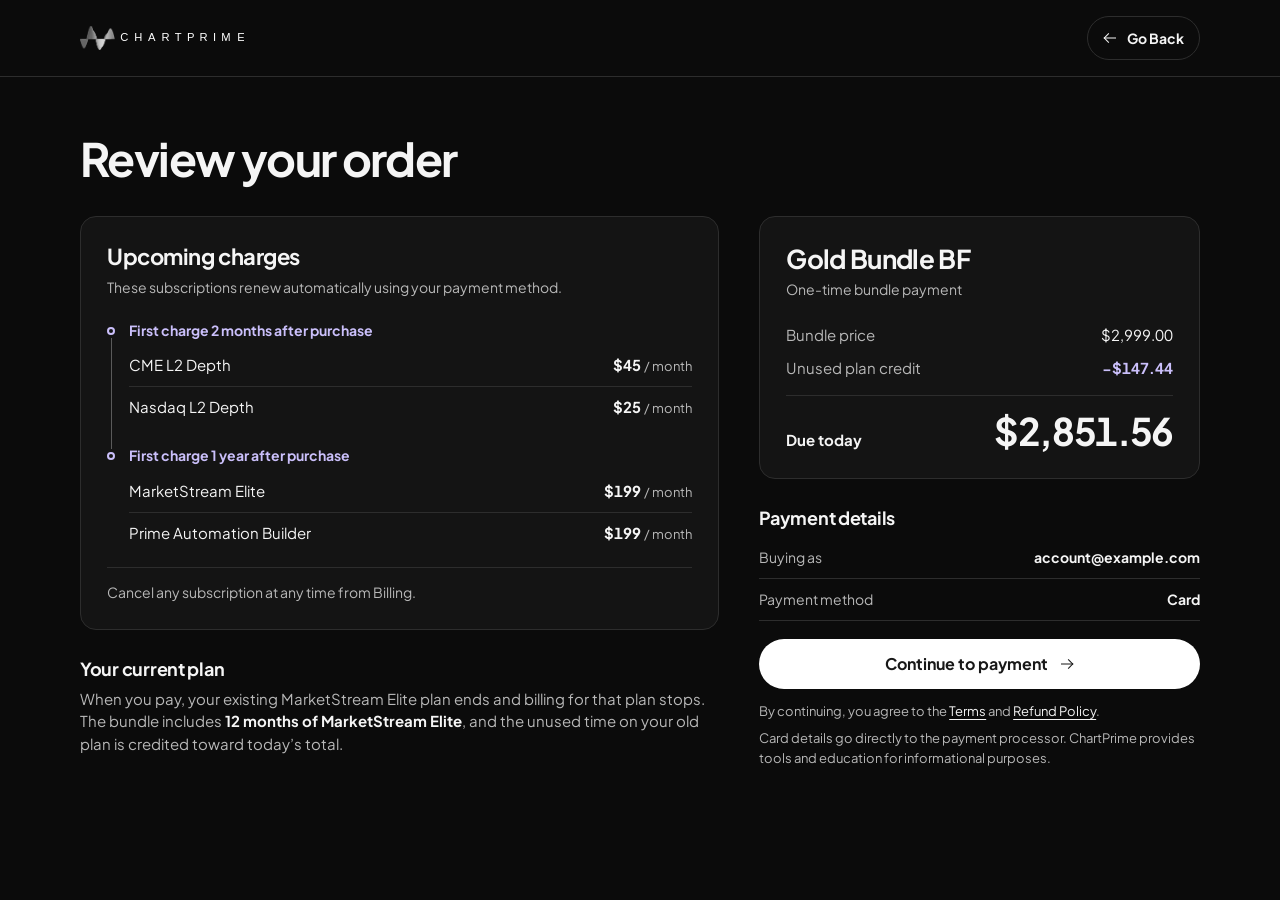
==== checkout.html @ cfba98ee "Add checkout review page and link pay-in-full buttons - Wire all plan Pay in full CTAs on index.html" ====
<!doctype html>
<html lang="en">
<head>
  <meta charset="utf-8">
  <meta name="viewport" content="width=device-width, initial-scale=1">
  <title>Review your order | ChartPrime</title>
  <link rel="preconnect" href="https://fonts.googleapis.com">
  <link rel="preconnect" href="https://fonts.gstatic.com" crossorigin>
  <link rel="stylesheet" href="https://fonts.googleapis.com/css2?family=Plus+Jakarta+Sans:wght@400;700&amp;display=swap">
  <link rel="stylesheet" href="css/checkout.css">
</head>
<body>
  <header class="site-header">
    <div class="page-width header-content">
      <img class="brand" src="images/n-logo.svg" width="164" height="25" alt="ChartPrime">
      <a class="back-link" href="index.html#n-checkout">
        <span class="arrow arrow-back" aria-hidden="true"></span>
        Go Back
      </a>
    </div>
  </header>

  <main class="page-width checkout">
    <h1>Review your order</h1>

    <div class="checkout-layout">
      <section class="order-summary" aria-labelledby="bundle-name">
        <h2 id="bundle-name">Gold Bundle BF</h2>
        <p class="bundle-payment">One-time bundle payment</p>

        <dl class="price-breakdown">
          <div class="price-row">
            <dt>Bundle price</dt>
            <dd>$2,999.00</dd>
          </div>
          <div class="price-row credit-row">
            <dt>Unused plan credit</dt>
            <dd>−$147.44</dd>
          </div>
          <div class="price-row total-row">
            <dt>Due today</dt>
            <dd>$2,851.56</dd>
          </div>
        </dl>
      </section>

      <div class="purchase-details">
        <section class="renewal-panel" aria-labelledby="renewal-heading">
          <h2 id="renewal-heading">Upcoming charges</h2>
          <p class="renewal-description">These subscriptions renew automatically using your payment method.</p>

          <div class="billing-timeline">
            <div class="billing-group">
              <h3>First charge 2 months after purchase</h3>
              <dl class="renewal-rates">
                <div class="price-row">
                  <dt>CME L2 Depth</dt>
                  <dd>$45 <span class="rate-period">/ month</span></dd>
                </div>
                <div class="price-row">
                  <dt>Nasdaq L2 Depth</dt>
                  <dd>$25 <span class="rate-period">/ month</span></dd>
                </div>
              </dl>
            </div>

            <div class="billing-group">
              <h3>First charge 1 year after purchase</h3>
              <dl class="renewal-rates">
                <div class="price-row">
                  <dt>MarketStream Elite</dt>
                  <dd>$199 <span class="rate-period">/ month</span></dd>
                </div>
                <div class="price-row">
                  <dt>Prime Automation Builder</dt>
                  <dd>$199 <span class="rate-period">/ month</span></dd>
                </div>
              </dl>
            </div>
          </div>

          <p class="billing-note">Cancel any subscription at any time from Billing.</p>
        </section>

        <section class="plan-change" aria-labelledby="plan-heading">
          <h2 id="plan-heading">Your current plan</h2>
          <p>When you pay, your existing MarketStream Elite plan ends and billing for that plan stops. The bundle includes <strong>12 months of MarketStream Elite</strong>, and the unused time on your old plan is credited toward today’s total.</p>
        </section>
      </div>

      <section class="payment" aria-labelledby="payment-heading">
        <h2 id="payment-heading">Payment details</h2>
        <dl class="payment-details">
          <div>
            <dt>Buying as</dt>
            <dd>account@example.com</dd>
          </div>
          <div>
            <dt>Payment method</dt>
            <dd>Card</dd>
          </div>
        </dl>

        <button class="payment-button" type="button" aria-controls="payment-preview" aria-expanded="false">
          Continue to payment
          <span class="arrow" aria-hidden="true"></span>
        </button>
        <p class="payment-preview" id="payment-preview" hidden>You’re viewing a static checkout preview.</p>

        <p class="payment-terms">By continuing, you agree to the <a href="https://chartprime.com/terms-conditions">Terms</a> and <a href="https://chartprime.com/refund-policy">Refund Policy</a>.</p>
        <p class="payment-terms">Card details go directly to the payment processor. ChartPrime provides tools and education for informational purposes.</p>
      </section>
    </div>
  </main>

  <script>
    const paymentButton = document.querySelector('.payment-button');
    const paymentPreview = document.getElementById('payment-preview');

    paymentButton.addEventListener('click', () => {
      const showPreview = paymentPreview.hidden;
      paymentPreview.hidden = !showPreview;
      paymentButton.setAttribute('aria-expanded', String(showPreview));
    });
  </script>
</body>
</html>
---- css/checkout.css ----
:root {
  color-scheme: dark;
  --background: #0b0b0b;
  --surface: #141414;
  --line: #2d2d2d;
  --ink: #f5f5f5;
  --muted: #b8b8b8;
  --accent: #cabffa;
  --page-gutter: 32px;
}

*, *::before, *::after {
  box-sizing: border-box;
}

body {
  margin: 0;
  background: var(--background);
  color: var(--ink);
  font-family: "Plus Jakarta Sans", sans-serif;
  font-size: 1rem;
  line-height: 1.5;
}

h1, h2, h3, p, dl, dd {
  margin: 0;
}

h1, h2, h3 {
  line-height: 1.2;
}

::selection {
  background: var(--accent);
  color: var(--background);
}

:focus-visible {
  outline: 2px solid var(--accent);
  outline-offset: 4px;
}

.page-width {
  width: min(1120px, calc(100% - 2 * var(--page-gutter)));
  margin-inline: auto;
}

.site-header {
  border-bottom: 1px solid var(--line);
}

.header-content {
  display: flex;
  align-items: center;
  justify-content: space-between;
  gap: 16px;
  min-height: 76px;
}

.brand {
  display: block;
  max-width: 50%;
  height: auto;
  filter: grayscale(1);
}

.back-link {
  display: inline-flex;
  align-items: center;
  justify-content: center;
  gap: 10px;
  min-height: 44px;
  padding: 0 15px;
  border: 1px solid var(--line);
  border-radius: 999px;
  color: var(--ink);
  font-size: .875rem;
  font-weight: 700;
  text-decoration: none;
  white-space: nowrap;
}

.back-link:hover {
  border-color: var(--muted);
  background: var(--surface);
}

.arrow {
  position: relative;
  flex: 0 0 14px;
  width: 14px;
  height: 14px;
}

.arrow::before, .arrow::after {
  position: absolute;
  top: 50%;
  content: "";
}

.arrow::before {
  inset-inline: 1px;
  border-top: 1.5px solid currentColor;
  transform: translateY(-50%);
}

.arrow::after {
  right: 2px;
  width: 7px;
  height: 7px;
  border-top: 1.5px solid currentColor;
  border-right: 1.5px solid currentColor;
  transform: translateY(-50%) rotate(45deg);
}

.arrow-back {
  transform: rotate(180deg);
}

.checkout {
  padding-block: 54px 72px;
}

.checkout h1 {
  margin-bottom: 30px;
  font-size: 2.875rem;
  letter-spacing: -.035em;
}

.checkout-layout {
  display: grid;
  grid-template-areas:
    "details summary"
    "details payment";
  grid-template-columns: minmax(0, 1.45fr) minmax(0, 1fr);
  grid-template-rows: auto 1fr;
  align-items: start;
  gap: 28px 40px;
}

.order-summary, .renewal-panel {
  padding: 26px;
  border: 1px solid var(--line);
  border-radius: 16px;
  background: var(--surface);
}

.order-summary {
  grid-area: summary;
}

.order-summary h2 {
  font-size: 1.625rem;
  letter-spacing: -.025em;
}

.bundle-payment {
  margin-top: 5px;
  color: var(--muted);
  font-size: .875rem;
}

.price-breakdown {
  display: grid;
  gap: 10px;
  margin-top: 24px;
  font-size: .9375rem;
}

.price-row {
  display: grid;
  grid-template-columns: minmax(0, 1fr) auto;
  align-items: baseline;
  gap: 12px;
}

.price-row dd {
  font-variant-numeric: tabular-nums lining-nums;
  text-align: right;
  white-space: nowrap;
}

.price-breakdown dt {
  color: var(--muted);
}

.credit-row dd {
  color: var(--accent);
  font-weight: 700;
}

.total-row {
  margin-top: 6px;
  padding-top: 14px;
  border-top: 1px solid var(--line);
  font-weight: 700;
}

.total-row dt {
  color: var(--ink);
}

.total-row dd {
  font-size: 2.375rem;
  line-height: 1.1;
  letter-spacing: -.035em;
}

.purchase-details {
  grid-area: details;
}

.renewal-panel h2 {
  font-size: 1.375rem;
  letter-spacing: -.02em;
}

.renewal-description, .billing-note {
  color: var(--muted);
  font-size: .875rem;
}

.renewal-description {
  margin-top: 7px;
}

.billing-timeline {
  display: grid;
  gap: 20px;
  margin-top: 24px;
}

.billing-group {
  position: relative;
  padding-left: 22px;
}

.billing-group::before {
  position: absolute;
  top: 5px;
  left: 0;
  width: 8px;
  height: 8px;
  border: 2px solid var(--accent);
  border-radius: 50%;
  content: "";
}

.billing-group:first-child::after {
  position: absolute;
  top: 16px;
  bottom: -22px;
  left: 3.5px;
  width: 1px;
  background: #5a5a5a;
  content: "";
}

.billing-group h3 {
  color: var(--accent);
  font-size: .875rem;
}

.renewal-rates {
  margin-top: 7px;
}

.renewal-rates .price-row {
  padding-block: 9px;
  font-size: .9375rem;
}

.renewal-rates .price-row + .price-row {
  border-top: 1px solid var(--line);
}

.renewal-rates dd {
  font-weight: 700;
}

.rate-period {
  color: var(--muted);
  font-size: .8125rem;
  font-weight: 400;
}

.billing-note {
  margin-top: 14px;
  padding-top: 14px;
  border-top: 1px solid var(--line);
}

.plan-change {
  margin-top: 28px;
}

.plan-change h2, .payment h2 {
  font-size: 1.125rem;
  letter-spacing: -.015em;
}

.plan-change p {
  max-width: 65ch;
  margin-top: 8px;
  color: var(--muted);
  font-size: .9375rem;
}

.plan-change strong {
  color: var(--ink);
}

.payment {
  grid-area: payment;
}

.payment-details {
  margin-block: 8px 18px;
  font-size: .875rem;
}

.payment-details > div {
  display: grid;
  grid-template-columns: auto minmax(0, 1fr);
  align-items: baseline;
  gap: 12px;
  padding-block: 10px;
  border-bottom: 1px solid var(--line);
}

.payment-details dt {
  color: var(--muted);
}

.payment-details dd {
  font-weight: 700;
  overflow-wrap: anywhere;
  text-align: right;
}

.payment-button {
  display: flex;
  align-items: center;
  justify-content: center;
  gap: 12px;
  width: 100%;
  min-height: 50px;
  padding: 10px 16px;
  border: 0;
  border-radius: 999px;
  background: #fff;
  color: #181818;
  cursor: pointer;
  font: inherit;
  font-weight: 700;
}

.payment-button:hover {
  background: #e9e9e9;
}

.payment-button:active {
  background: #d9d9d9;
}

.payment-preview {
  margin-top: 12px;
  color: var(--accent);
  font-size: .875rem;
}

.payment-terms {
  margin-top: 12px;
  color: var(--muted);
  font-size: .8125rem;
  line-height: 1.55;
}

.payment-terms + .payment-terms {
  margin-top: 7px;
}

.payment-terms a {
  color: var(--ink);
  text-underline-offset: 3px;
}

.payment-terms a:hover {
  color: var(--accent);
}

@media (max-width: 860px) {
  .checkout-layout {
    grid-template-areas: "summary" "details" "payment";
    grid-template-columns: minmax(0, 1fr);
    grid-template-rows: auto;
    gap: 28px;
  }

  .page-width {
    max-width: 640px;
  }
}

@media (max-width: 480px) {
  :root {
    --page-gutter: 18px;
  }

  .header-content {
    min-height: 68px;
  }

  .brand {
    width: 140px;
  }

  .checkout {
    padding-block: 32px 44px;
  }

  .checkout h1 {
    margin-bottom: 22px;
    font-size: 2rem;
  }

  .order-summary, .renewal-panel {
    padding: 18px;
  }

  .total-row dd {
    font-size: 1.9375rem;
  }

  .billing-group {
    padding-left: 17px;
  }

  .renewal-rates .price-row {
    gap: 8px;
    font-size: .875rem;
  }
}
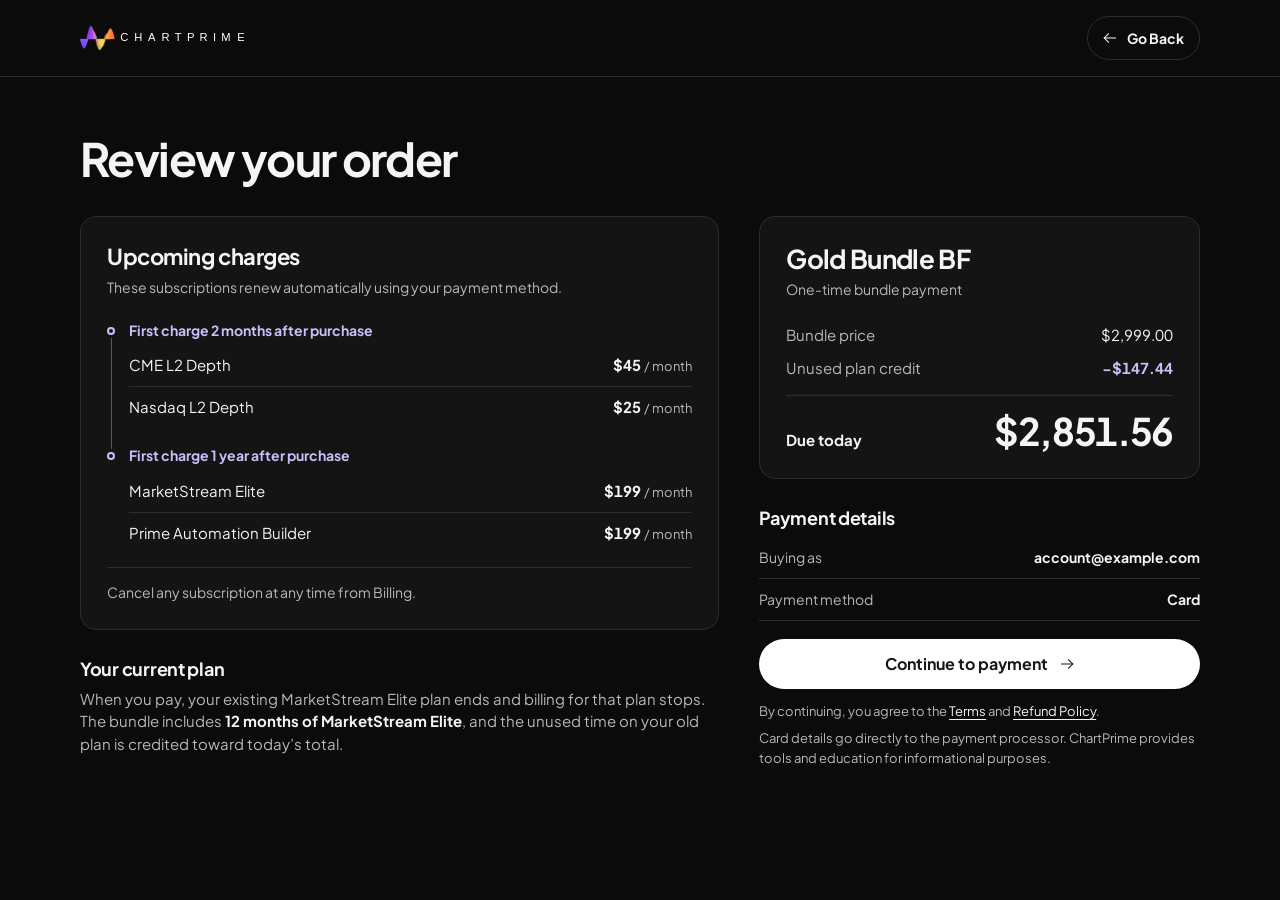
==== commit df0590ac: "Add payment options page with card and Clarity Pay checkout flows" ====
--- a/checkout.html
+++ b/checkout.html
@@ -8,14 +8,15 @@
   <link rel="preconnect" href="https://fonts.gstatic.com" crossorigin>
   <link rel="stylesheet" href="https://fonts.googleapis.com/css2?family=Plus+Jakarta+Sans:wght@400;700&amp;display=swap">
   <link rel="stylesheet" href="css/checkout.css">
+  <script src="js/checkout.js" defer></script>
 </head>
 <body>
   <header class="site-header">
     <div class="page-width header-content">
       <img class="brand" src="images/n-logo.svg" width="164" height="25" alt="ChartPrime">
-      <a class="back-link" href="index.html#n-checkout">
+      <a class="back-link" href="index.html#n-checkout" id="checkout-back">
         <span class="arrow arrow-back" aria-hidden="true"></span>
-        Go Back
+        <span id="checkout-back-label">Go Back</span>
       </a>
     </div>
   </header>
@@ -23,33 +24,33 @@
   <main class="page-width checkout">
     <h1>Review your order</h1>
 
-    <div class="checkout-layout">
+    <div class="checkout-layout" id="checkout-review" hidden>
       <section class="order-summary" aria-labelledby="bundle-name">
-        <h2 id="bundle-name">Gold Bundle BF</h2>
-        <p class="bundle-payment">One-time bundle payment</p>
+        <h2 id="bundle-name" data-bundle-name>Gold Bundle BF</h2>
+        <p class="bundle-payment" id="bundle-payment">One-time bundle payment</p>
 
         <dl class="price-breakdown">
-          <div class="price-row">
+          <div class="price-row" data-account-preview>
             <dt>Bundle price</dt>
-            <dd>$2,999.00</dd>
+            <dd data-bundle-price>$2,999.00</dd>
           </div>
-          <div class="price-row credit-row">
+          <div class="price-row credit-row" data-account-preview>
             <dt>Unused plan credit</dt>
             <dd>−$147.44</dd>
           </div>
           <div class="price-row total-row">
-            <dt>Due today</dt>
-            <dd>$2,851.56</dd>
+            <dt id="order-total-label">Due today</dt>
+            <dd id="order-total">$2,851.56</dd>
           </div>
         </dl>
       </section>
 
       <div class="purchase-details">
-        <section class="renewal-panel" aria-labelledby="renewal-heading">
+        <section class="renewal-panel" id="card-renewals" aria-labelledby="renewal-heading">
           <h2 id="renewal-heading">Upcoming charges</h2>
-          <p class="renewal-description">These subscriptions renew automatically using your payment method.</p>
+          <p class="renewal-description" id="card-renewal-description">These subscriptions renew automatically using your payment method.</p>
 
-          <div class="billing-timeline">
+          <div class="billing-timeline" id="gold-renewal-rates">
             <div class="billing-group">
               <h3>First charge 2 months after purchase</h3>
               <dl class="renewal-rates">
@@ -82,7 +83,12 @@
           <p class="billing-note">Cancel any subscription at any time from Billing.</p>
         </section>
 
-        <section class="plan-change" aria-labelledby="plan-heading">
+        <section class="renewal-panel" id="clarity-renewals" aria-labelledby="bundle-access-heading" hidden>
+          <h2 id="bundle-access-heading">Bundle access</h2>
+          <p class="renewal-description">Your bundle subscriptions won’t renew automatically. You can add a card in Billing to renew when the included access ends.</p>
+        </section>
+
+        <section class="plan-change" aria-labelledby="plan-heading" data-account-preview>
           <h2 id="plan-heading">Your current plan</h2>
           <p>When you pay, your existing MarketStream Elite plan ends and billing for that plan stops. The bundle includes <strong>12 months of MarketStream Elite</strong>, and the unused time on your old plan is credited toward today’s total.</p>
         </section>
@@ -91,37 +97,27 @@
       <section class="payment" aria-labelledby="payment-heading">
         <h2 id="payment-heading">Payment details</h2>
         <dl class="payment-details">
-          <div>
+          <div data-account-preview>
             <dt>Buying as</dt>
             <dd>account@example.com</dd>
           </div>
           <div>
             <dt>Payment method</dt>
-            <dd>Card</dd>
+            <dd id="payment-method">Card</dd>
           </div>
         </dl>
 
         <button class="payment-button" type="button" aria-controls="payment-preview" aria-expanded="false">
-          Continue to payment
+          <span id="continue-payment-label">Continue to payment</span>
           <span class="arrow" aria-hidden="true"></span>
         </button>
         <p class="payment-preview" id="payment-preview" hidden>You’re viewing a static checkout preview.</p>
 
         <p class="payment-terms">By continuing, you agree to the <a href="https://chartprime.com/terms-conditions">Terms</a> and <a href="https://chartprime.com/refund-policy">Refund Policy</a>.</p>
-        <p class="payment-terms">Card details go directly to the payment processor. ChartPrime provides tools and education for informational purposes.</p>
+        <p class="payment-terms" id="card-processor-note">Card details go directly to the payment processor. ChartPrime provides tools and education for informational purposes.</p>
       </section>
     </div>
+    <noscript><p>Enable JavaScript to review your order.</p></noscript>
   </main>
-
-  <script>
-    const paymentButton = document.querySelector('.payment-button');
-    const paymentPreview = document.getElementById('payment-preview');
-
-    paymentButton.addEventListener('click', () => {
-      const showPreview = paymentPreview.hidden;
-      paymentPreview.hidden = !showPreview;
-      paymentButton.setAttribute('aria-expanded', String(showPreview));
-    });
-  </script>
 </body>
 </html>
--- a/css/checkout.css
+++ b/css/checkout.css
@@ -13,6 +13,10 @@
   box-sizing: border-box;
 }
 
+[hidden] {
+  display: none !important;
+}
+
 body {
   margin: 0;
   background: var(--background);
@@ -59,13 +63,14 @@
 
 .brand {
   display: block;
+  min-width: 0;
   max-width: 50%;
   height: auto;
-  filter: grayscale(1);
 }
 
 .back-link {
   display: inline-flex;
+  flex-shrink: 0;
   align-items: center;
   justify-content: center;
   gap: 10px;
@@ -125,6 +130,96 @@
   margin-bottom: 30px;
   font-size: 2.875rem;
   letter-spacing: -.035em;
+}
+
+.payment-choice {
+  max-width: 960px;
+}
+
+.payment-choice-summary {
+  display: flex;
+  align-items: center;
+  justify-content: space-between;
+  gap: 12px 24px;
+}
+
+.payment-choice-price {
+  text-align: right;
+}
+
+.payment-choice-price dt {
+  color: var(--muted);
+  font-size: .8125rem;
+}
+
+.payment-choice-price dd {
+  font-size: 1.625rem;
+  font-weight: 700;
+  font-variant-numeric: tabular-nums lining-nums;
+  letter-spacing: -.025em;
+  white-space: nowrap;
+}
+
+.payment-options {
+  display: grid;
+  grid-template-columns: repeat(2, minmax(0, 1fr));
+  gap: 16px;
+  margin-top: 16px;
+}
+
+.payment-option {
+  display: flex;
+  flex-direction: column;
+  align-items: stretch;
+  padding: 26px;
+  border: 1px solid var(--line);
+  border-radius: 16px;
+  background: var(--surface);
+}
+
+.payment-option:focus-within {
+  border-color: var(--accent);
+}
+
+.payment-option-heading {
+  display: flex;
+  flex-wrap: wrap;
+  align-items: center;
+  justify-content: space-between;
+  gap: 8px 16px;
+  margin-bottom: 8px;
+}
+
+.payment-option h2 {
+  font-size: 1.25rem;
+  letter-spacing: -.02em;
+}
+
+.clarity-logo {
+  display: block;
+  width: 110px;
+  height: auto;
+}
+
+.payment-option p {
+  color: var(--muted);
+  font-size: .9375rem;
+}
+
+.payment-option-details {
+  flex: 1;
+  margin-block: 20px 24px;
+  padding-top: 16px;
+  border-top: 1px solid var(--line);
+}
+
+.payment-option-details h3 {
+  margin-bottom: 6px;
+  font-size: .875rem;
+}
+
+.payment-option-details p + p {
+  margin-top: 6px;
 }
 
 .checkout-layout {
@@ -353,6 +448,7 @@
   cursor: pointer;
   font: inherit;
   font-weight: 700;
+  text-decoration: none;
 }
 
 .payment-button:hover {
@@ -402,12 +498,19 @@
   }
 }
 
+@media (max-width: 640px) {
+  .payment-options {
+    grid-template-columns: 1fr;
+  }
+}
+
 @media (max-width: 480px) {
   :root {
     --page-gutter: 18px;
   }
 
   .header-content {
+    gap: 12px;
     min-height: 68px;
   }
 
@@ -424,8 +527,23 @@
     font-size: 2rem;
   }
 
-  .order-summary, .renewal-panel {
+  .order-summary, .renewal-panel, .payment-option {
     padding: 18px;
+  }
+
+  .payment-choice-summary h2, .payment-choice-price dd {
+    font-size: 1.25rem;
+  }
+
+  .payment-option-details {
+    margin-block: 16px 18px;
+    padding-top: 12px;
+  }
+
+  .payment-option .payment-button {
+    gap: 8px;
+    padding-inline: 10px;
+    font-size: .9375rem;
   }
 
   .total-row dd {
